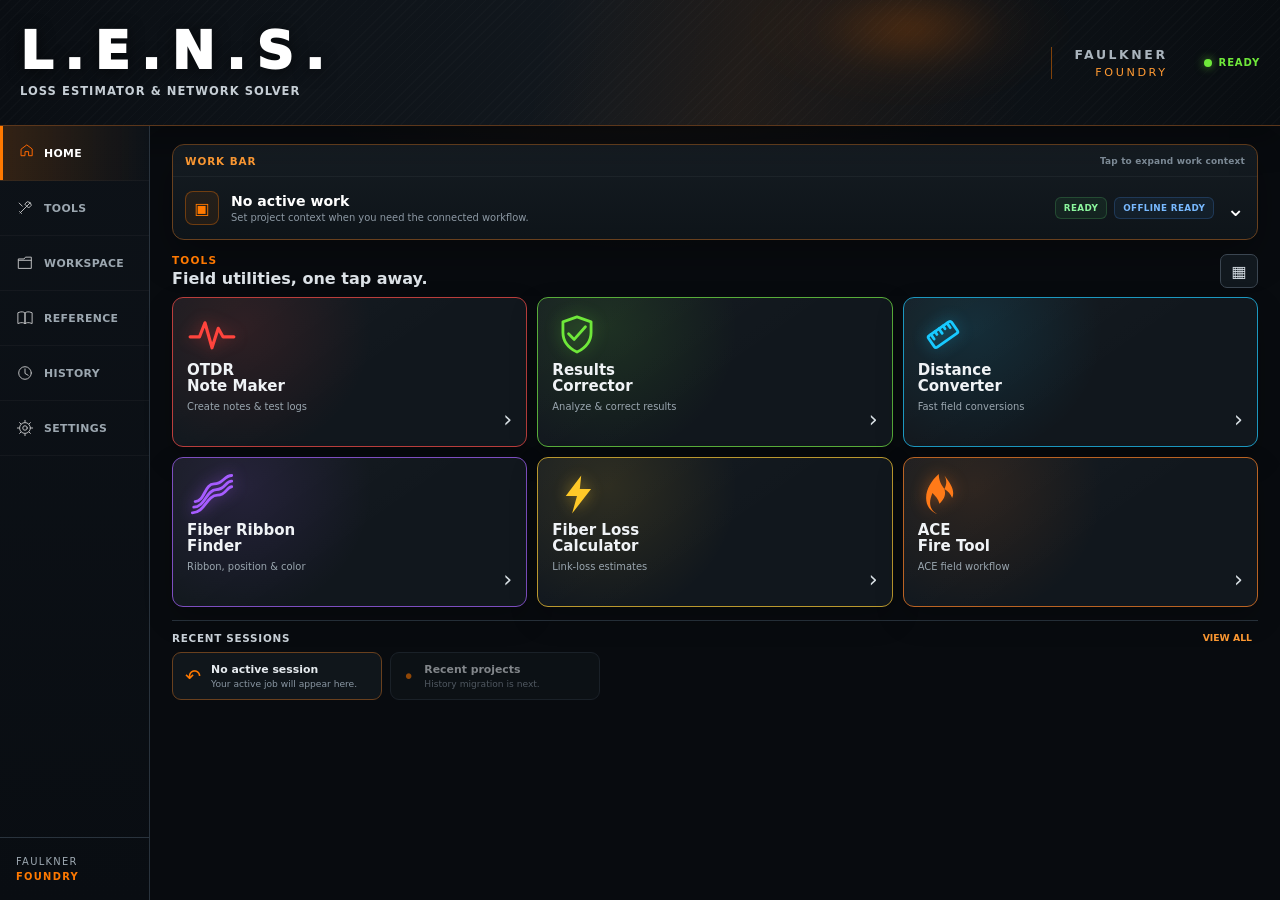
==== v5/index.html @ 5d2fd115 "Update 26" ====
<!doctype html>
<html lang="en">
<head>
  <meta charset="utf-8">
  <meta name="viewport" content="width=device-width,initial-scale=1,viewport-fit=cover">
  <meta name="theme-color" content="#080b0f">
  <title>L.E.N.S. v5 Preview — Loss Estimator & Network Solver</title>
  <link rel="icon" href="../favicon.ico">
  <link rel="stylesheet" href="lens-v5.css">
</head>
<body>
  <div class="app-shell">
    <header class="brand-banner">
      <div class="banner-glow" aria-hidden="true"></div>
      <div class="brand-copy">
        <div class="brand-name">L.E.N.S.</div>
        <div class="brand-expansion">LOSS ESTIMATOR &amp; NETWORK SOLVER</div>
      </div>
      <div class="banner-foundry">
        <strong>FAULKNER</strong><span>FOUNDRY</span>
      </div>
      <div class="session-indicator"><span></span><b id="sessionStatus">READY</b></div>
    </header>

    <div class="desktop-shell">
      <aside class="side-rail" aria-label="Primary navigation">
        <button class="rail-item is-active" type="button" data-view="home" aria-current="page"><img src="../assets/icons/home.svg" alt=""><span>HOME</span></button>
        <button class="rail-item" type="button" data-view="tools"><img src="../assets/icons/tools.svg" alt=""><span>TOOLS</span></button>
        <button class="rail-item" type="button" data-view="workspace"><img src="../assets/icons/workspace.svg" alt=""><span>WORKSPACE</span></button>
        <button class="rail-item" type="button" data-view="reference"><img src="../assets/icons/reference.svg" alt=""><span>REFERENCE</span></button>
        <button class="rail-item" type="button" data-view="history"><img src="../assets/icons/history.svg" alt=""><span>HISTORY</span></button>
        <button class="rail-item" type="button" data-view="settings"><img src="../assets/icons/settings.svg" alt=""><span>SETTINGS</span></button>
        <div class="rail-foundry"><span>FAULKNER</span><strong>FOUNDRY</strong></div>
      </aside>

      <main class="stage">
        <section class="view is-active" id="view-home" data-view-panel="home">
          <button class="workbar" id="workbarToggle" type="button" aria-expanded="false" aria-controls="workbenchDrawer">
            <div class="workbar-title"><span>WORK BAR</span><small id="workbarHint">Tap to expand work context</small></div>
            <div class="workbar-main">
              <span class="workbar-icon" aria-hidden="true">▣</span>
              <div class="workbar-project">
                <strong id="workbarProject">No active work</strong>
                <small id="workbarMeta">Set project context when you need the connected workflow.</small>
              </div>
              <div class="workbar-badges"><span class="badge active" id="workbarSessionBadge">READY</span><span class="badge offline">OFFLINE READY</span></div>
              <span class="chevron" aria-hidden="true">⌄</span>
            </div>
          </button>

          <section class="workbench-drawer" id="workbenchDrawer" hidden>
            <div class="drawer-head"><div><p class="eyebrow">WORKBENCH</p><h1 id="projectHeading">No active project</h1><p id="projectMeta">Set job context in Workspace when you want tools linked together.</p></div><button type="button" class="drawer-close" id="drawerClose">COLLAPSE ↑</button></div>
            <div class="drawer-grid">
              <article class="drawer-card context-card">
                <h2>CURRENT CONTEXT</h2>
                <dl class="context-list">
                  <div><dt>Project</dt><dd id="ctxProject">—</dd></div>
                  <div><dt>Cable</dt><dd id="ctxCable">—</dd></div>
                  <div><dt>Span</dt><dd id="ctxSpan">—</dd></div>
                  <div><dt>Fiber</dt><dd id="ctxFiber">—</dd></div>
                  <div><dt>Structure</dt><dd id="ctxStructure">—</dd></div>
                </dl>
              </article>
              <article class="drawer-card drawer-actions">
                <h2>QUICK HANDOFF</h2>
                <button type="button" id="sendWaldoBtn"><span>◈</span><div><strong>Send to Waldo</strong><small>Use current project context</small></div><b>›</b></button>
                <button type="button" data-view-jump="workspace"><span>✎</span><div><strong>Edit Work Context</strong><small>Project, cable, span, fiber, structure</small></div><b>›</b></button>
              </article>
            </div>
          </section>

          <section class="tools-hero" aria-labelledby="toolsHeading">
            <div class="section-bar"><div><p class="eyebrow">TOOLS</p><h1 id="toolsHeading">Field utilities, one tap away.</h1></div><button class="icon-button" type="button" data-view-jump="tools" aria-label="View all tools">▦</button></div>
            <div class="tool-grid quick-grid">
              <button class="tool-card tool-otdr" type="button" data-tool-action="otdr">
                <span class="tool-icon" aria-hidden="true"><svg viewBox="0 0 64 48"><path d="M4 27h12l7-18 9 32 8-25 6 11h14"/></svg></span><span class="tool-copy"><strong>OTDR<br>Note Maker</strong><small>Create notes & test logs</small></span><span class="tool-arrow">›</span>
              </button>
              <button class="tool-card tool-results" type="button" data-tool-action="results">
                <span class="tool-icon" aria-hidden="true"><svg viewBox="0 0 64 64"><path d="M32 7l20 7v15c0 13-8 22-20 28-12-6-20-15-20-28V14z"/><path d="M20 31l8 8 16-18"/></svg></span><span class="tool-copy"><strong>Results<br>Corrector</strong><small>Analyze & correct results</small></span><span class="tool-arrow">›</span>
              </button>
              <button class="tool-card tool-distance" type="button" data-tool-action="distance">
                <span class="tool-icon" aria-hidden="true"><svg viewBox="0 0 64 64"><g transform="rotate(-35 32 32)"><rect x="12" y="22" width="40" height="20" rx="3"/><path d="M18 22v8m7-8v5m7-5v8m7-8v5m7-5v8"/></g></svg></span><span class="tool-copy"><strong>Distance<br>Converter</strong><small>Fast field conversions</small></span><span class="tool-arrow">›</span>
              </button>
              <button class="tool-card tool-ribbon" type="button" data-tool-action="ribbon">
                <span class="tool-icon" aria-hidden="true"><svg viewBox="0 0 64 64"><path d="M8 42c14 0 13-25 27-25 13 0 14-12 25-12"/><path d="M6 50c16 0 18-25 32-25 13 0 13-12 22-12"/><path d="M4 58c18 0 20-25 36-25 12 0 13-12 20-12"/></svg></span><span class="tool-copy"><strong>Fiber Ribbon<br>Finder</strong><small>Ribbon, position & color</small></span><span class="tool-arrow">›</span>
              </button>
              <button class="tool-card tool-loss" type="button" data-tool-action="loss">
                <span class="tool-icon fill-icon" aria-hidden="true"><svg viewBox="0 0 64 64"><path d="M38 5L16 34h16l-7 25 27-35H36z"/></svg></span><span class="tool-copy"><strong>Fiber Loss<br>Calculator</strong><small>Link-loss estimates</small></span><span class="tool-arrow">›</span>
              </button>
              <button class="tool-card tool-fire" type="button" data-tool-action="fire">
                <span class="tool-icon fill-icon" aria-hidden="true"><svg viewBox="0 0 64 64"><path d="M34 5c11 14 15 23 11 32-2-6-6-10-11-13 3 10-2 16-7 21-2-7-6-11-10-15-6 14-4 24 7 30-10-4-16-12-16-23 0-13 8-25 18-34 0 10 4 16 8 21 3-6 4-12 0-19z"/></svg></span><span class="tool-copy"><strong>ACE<br>Fire Tool</strong><small>ACE field workflow</small></span><span class="tool-arrow">›</span>
              </button>
            </div>
          </section>

          <section class="recent-strip" aria-labelledby="recentHeading">
            <div class="recent-head"><h2 id="recentHeading">RECENT SESSIONS</h2><button type="button" data-view-jump="history">VIEW ALL</button></div>
            <div class="recent-scroller" id="recentSessions">
              <button class="recent-card current" type="button" id="currentSessionCard"><span class="recent-icon">↶</span><span><strong id="recentProject">No active session</strong><small id="recentMeta">Your active job will appear here.</small></span></button>
              <button class="recent-card demo" type="button" disabled><span class="recent-icon">•</span><span><strong>Recent projects</strong><small>History migration is next.</small></span></button>
            </div>
          </section>
        </section>

        <section class="view" id="view-tools" data-view-panel="tools">
          <div class="page-heading"><p class="eyebrow">TOOL BELT</p><h1>All Field Utilities</h1><p>Same six Foundry tools, preserved as distinct utilities.</p></div>
          <div class="tool-grid full-grid"></div>
        </section>

        <section class="view" id="view-workspace" data-view-panel="workspace">
          <div class="page-heading"><p class="eyebrow">WORKSPACE</p><h1>Active Job Context</h1><p>Optional when you need L.E.N.S. working as one connected job session.</p></div>
          <article class="workspace-panel">
            <div class="workspace-form">
              <label>Project Code<input id="wsProject" autocomplete="off" placeholder="e.g. A05-4172"></label>
              <label>Cable ID<input id="wsCable" autocomplete="off" placeholder="e.g. FR08"></label>
              <label>Span<input id="wsSpan" autocomplete="off" placeholder="e.g. 124–126"></label>
              <label>Fiber<input id="wsFiber" autocomplete="off" placeholder="e.g. 125"></label>
              <label>Structure<input id="wsStructure" autocomplete="off" placeholder="e.g. PFP-4 / T14"></label>
            </div>
            <div class="form-actions"><button class="primary-button" id="saveWorkspaceBtn" type="button">Save Work Context</button><button class="secondary-button" id="clearWorkspaceBtn" type="button">Clear</button></div>
          </article>
        </section>

        <section class="view" id="view-reference" data-view-panel="reference"><div class="page-heading"><p class="eyebrow">REFERENCE</p><h1>Fiber Reference</h1><p>Current v4 reference material remains intact while the shell migrates.</p></div><article class="workspace-panel"><div class="fiber-strip" id="fiberStrip"></div></article></section>
        <section class="view" id="view-history" data-view-panel="history"><div class="page-heading"><p class="eyebrow">HISTORY</p><h1>Session History</h1><p>Existing v4 history will surface here during the next migration pass.</p></div><article class="workspace-panel empty-panel">No v5-native session history yet. Current v4 history remains untouched.</article></section>
        <section class="view" id="view-settings" data-view-panel="settings"><div class="page-heading"><p class="eyebrow">SETTINGS</p><h1>Field Preferences</h1><p>Current settings are preserved until their v5 migration is complete.</p></div><article class="workspace-panel status-list"><div><span>Theme</span><strong>DARK / INDUSTRIAL</strong></div><div><span>Tools</span><strong>FIRST</strong></div><div><span>Workbench</span><strong>ON DEMAND</strong></div><div><span>v4 Data</span><strong>PRESERVED</strong></div></article></section>
      </main>
    </div>

    <nav class="mobile-nav" aria-label="Mobile navigation">
      <button class="is-active" type="button" data-view="home"><img src="../assets/icons/home.svg" alt=""><span>Home</span></button>
      <button type="button" data-view="tools"><img src="../assets/icons/tools.svg" alt=""><span>Tools</span></button>
      <button type="button" data-view="workspace"><img src="../assets/icons/workspace.svg" alt=""><span>Workspace</span></button>
      <button type="button" data-view="history"><img src="../assets/icons/history.svg" alt=""><span>History</span></button>
      <button type="button" data-view="settings"><img src="../assets/icons/settings.svg" alt=""><span>More</span></button>
    </nav>
  </div>

  <div class="toast" id="toast" role="status" aria-live="polite"></div>
  <script src="lens-v5.js"></script>
</body>
</html>
---- v5/lens-v5.css ----
:root{--bg:#080b0f;--bg2:#0c1117;--panel:#10161c;--panel2:#151c23;--line:#29333d;--line2:#3b4651;--text:#edf2f6;--muted:#8996a2;--ember:#ff7900;--ember2:#ff9a33;--green:#6fe83a;--otdr:#ff443d;--results:#6fe83a;--distance:#18c9ff;--ribbon:#a65cff;--loss:#ffc928;--fire:#ff7a18;--shadow:0 16px 38px rgba(0,0,0,.3);--radius:12px}*{box-sizing:border-box}html{background:var(--bg);color-scheme:dark}body{margin:0;min-height:100vh;background:radial-gradient(circle at 50% -20%,rgba(255,121,0,.08),transparent 35%),var(--bg);color:var(--text);font-family:Inter,"Segoe UI",system-ui,-apple-system,BlinkMacSystemFont,sans-serif}button,input{font:inherit}button{touch-action:manipulation;-webkit-tap-highlight-color:transparent}button:focus-visible,input:focus-visible{outline:2px solid var(--ember2);outline-offset:2px}.app-shell{min-height:100vh}.brand-banner{position:relative;min-height:126px;display:flex;align-items:center;gap:18px;padding:22px max(20px,calc((100vw - 1500px)/2 + 20px));border-bottom:1px solid #5c371b;background:linear-gradient(90deg,#0a0e13 0%,#12181e 48%,#090d11 100%);overflow:hidden;box-shadow:0 10px 34px rgba(0,0,0,.32)}.brand-banner:before{content:"";position:absolute;inset:0;background:linear-gradient(100deg,transparent 0 42%,rgba(255,112,0,.07) 58%,transparent 80%),repeating-linear-gradient(135deg,rgba(255,255,255,.014) 0 1px,transparent 1px 7px);pointer-events:none}.banner-glow{position:absolute;width:330px;height:150px;right:16%;top:-46px;background:radial-gradient(ellipse,rgba(255,112,0,.3),rgba(255,112,0,.05) 40%,transparent 72%);filter:blur(10px);opacity:.75}.brand-copy,.banner-foundry,.session-indicator{position:relative;z-index:1}.brand-copy{min-width:300px}.brand-name{font-size:clamp(2rem,4vw,3.25rem);line-height:.95;font-weight:950;letter-spacing:.22em;color:#fff;text-shadow:0 2px 16px rgba(0,0,0,.65)}.brand-expansion{margin-top:9px;font-size:.72rem;font-weight:800;letter-spacing:.09em;color:#c6ced5}.banner-foundry{margin-left:auto;padding-left:22px;border-left:1px solid rgba(255,121,0,.48);text-align:right;letter-spacing:.16em;color:#aab4bd}.banner-foundry strong,.banner-foundry span{display:block}.banner-foundry strong{font-size:.78rem}.banner-foundry span{font-size:.7rem;color:var(--ember2);margin-top:4px}.session-indicator{display:flex;align-items:center;gap:7px;margin-left:18px;font-size:.63rem;color:#9eadb8}.session-indicator span{width:8px;height:8px;border-radius:50%;background:var(--green);box-shadow:0 0 10px rgba(111,232,58,.65)}.session-indicator b{color:var(--green);letter-spacing:.08em}.desktop-shell{display:grid;grid-template-columns:150px minmax(0,1fr);min-height:calc(100vh - 126px)}.side-rail{position:sticky;top:0;align-self:start;height:calc(100vh - 126px);display:flex;flex-direction:column;background:linear-gradient(180deg,#0d1218,#090d12);border-right:1px solid var(--line)}.rail-item{position:relative;display:flex;align-items:center;gap:10px;min-height:55px;padding:0 16px;border:0;border-bottom:1px solid rgba(255,255,255,.035);background:transparent;color:#9ca7b0;font-size:.68rem;font-weight:850;letter-spacing:.035em;text-align:left;cursor:pointer}.rail-item img{width:18px;height:18px;filter:grayscale(1) brightness(1.65);opacity:.72}.rail-item:before{content:"";position:absolute;left:0;top:0;bottom:0;width:3px;background:transparent}.rail-item:hover{background:#121922;color:#fff}.rail-item.is-active{background:linear-gradient(90deg,rgba(255,121,0,.16),transparent);color:#fff}.rail-item.is-active:before{background:var(--ember)}.rail-item.is-active img{filter:brightness(0) saturate(100%) invert(51%) sepia(99%) saturate(3575%) hue-rotate(359deg) brightness(104%) contrast(104%);opacity:1}.rail-foundry{margin-top:auto;padding:18px 16px;border-top:1px solid var(--line);font-size:.62rem;letter-spacing:.13em;color:#9da8b1}.rail-foundry span,.rail-foundry strong{display:block}.rail-foundry strong{color:var(--ember);margin-top:4px}.stage{max-width:1370px;width:100%;margin:0 auto;padding:18px 22px 110px}.view{display:none}.view.is-active{display:block;animation:fade .16s ease-out}@keyframes fade{from{opacity:.35;transform:translateY(3px)}to{opacity:1;transform:none}}.workbar{width:100%;border:1px solid #68401e;border-radius:12px;background:linear-gradient(180deg,#151c22,#0e1419);color:var(--text);padding:0;text-align:left;cursor:pointer;box-shadow:var(--shadow);overflow:hidden}.workbar-title{min-height:32px;padding:7px 12px;display:flex;align-items:center;justify-content:space-between;border-bottom:1px solid rgba(255,255,255,.045);font-size:.65rem;letter-spacing:.09em;font-weight:900;color:var(--ember2)}.workbar-title small{font-size:.56rem;color:#7f8d99;font-weight:700;letter-spacing:.02em}.workbar-main{min-height:62px;display:grid;grid-template-columns:auto minmax(0,1fr) auto auto;align-items:center;gap:12px;padding:9px 12px}.workbar-icon{width:34px;height:34px;border-radius:8px;display:grid;place-items:center;color:var(--ember);border:1px solid rgba(255,121,0,.35);background:rgba(255,121,0,.08);font-weight:900}.workbar-project strong,.workbar-project small{display:block}.workbar-project strong{font-size:.88rem;color:#fff}.workbar-project small{font-size:.62rem;color:#8d99a4;margin-top:3px;white-space:nowrap;overflow:hidden;text-overflow:ellipsis}.workbar-badges{display:flex;gap:7px}.badge{border-radius:6px;padding:5px 8px;font-size:.55rem;font-weight:900;letter-spacing:.04em;border:1px solid var(--line2);white-space:nowrap}.badge.active{color:#8bf69d;background:rgba(83,196,104,.08);border-color:rgba(83,196,104,.24)}.badge.offline{color:#78b9ff;background:rgba(70,139,223,.08);border-color:rgba(70,139,223,.24)}.chevron{color:#fff;font-size:1.4rem;transition:transform .18s ease}.workbar[aria-expanded="true"] .chevron{transform:rotate(180deg)}.workbench-drawer{margin-top:7px;border:1px solid #603b1f;border-radius:12px;background:linear-gradient(180deg,#151c22,#0c1116);box-shadow:0 22px 46px rgba(0,0,0,.4);padding:14px}.workbench-drawer[hidden]{display:none}.drawer-head{display:flex;justify-content:space-between;align-items:flex-start;gap:18px;padding-bottom:11px;border-bottom:1px solid rgba(255,255,255,.055)}.drawer-head h1{font-size:1.2rem;margin:2px 0 4px}.drawer-head p{margin:0;color:var(--muted);font-size:.7rem}.eyebrow{margin:0;color:var(--ember);font-size:.66rem;font-weight:900;letter-spacing:.11em}.drawer-close{border:1px solid var(--line2);border-radius:7px;background:#151c22;color:#d7dde2;font-size:.58rem;font-weight:900;padding:8px 10px;cursor:pointer}.drawer-grid{display:grid;grid-template-columns:1.4fr .9fr;gap:10px;margin-top:10px}.drawer-card{border:1px solid var(--line);border-radius:9px;background:#10161b;padding:12px}.drawer-card h2{margin:0 0 9px;font-size:.62rem;letter-spacing:.08em;color:#b9c2c9}.context-list{margin:0;display:grid;grid-template-columns:repeat(3,1fr);gap:0}.context-list>div{padding:7px 9px;border-left:1px solid rgba(255,255,255,.05);border-top:1px solid rgba(255,255,255,.05)}.context-list>div:nth-child(-n+3){border-top:0}.context-list>div:nth-child(3n+1){border-left:0}.context-list dt{font-size:.57rem;color:var(--muted)}.context-list dd{margin:3px 0 0;font-size:.7rem;font-weight:800;color:#f1f4f6}.drawer-actions{display:flex;flex-direction:column}.drawer-actions button{min-height:54px;display:grid;grid-template-columns:auto 1fr auto;gap:10px;align-items:center;border:1px solid var(--line);border-radius:8px;background:#151c22;color:#eef2f5;padding:9px 10px;text-align:left;cursor:pointer}.drawer-actions button+button{margin-top:7px}.drawer-actions button>span{font-size:1.05rem;color:var(--ember)}.drawer-actions strong,.drawer-actions small{display:block}.drawer-actions strong{font-size:.68rem}.drawer-actions small{font-size:.56rem;color:var(--muted);margin-top:2px}.drawer-actions b{font-size:1.2rem;font-weight:400}.tools-hero{margin-top:14px}.section-bar{display:flex;align-items:end;justify-content:space-between;gap:12px;margin-bottom:9px}.section-bar h1{font-size:1rem;margin:3px 0 0;color:#dce2e7}.icon-button{width:38px;height:34px;border:1px solid var(--line2);border-radius:7px;background:#11181e;color:#d4dce2;cursor:pointer}.tool-grid{display:grid;gap:10px}.quick-grid{grid-template-columns:repeat(3,minmax(0,1fr))}.tool-card{--tool:#fff;position:relative;min-height:150px;display:grid;grid-template-columns:1fr auto;grid-template-rows:auto 1fr;gap:5px 8px;border:1px solid color-mix(in srgb,var(--tool) 68%,#26313b);border-radius:11px;background:linear-gradient(145deg,rgba(255,255,255,.025),transparent 55%),#11171d;color:#f0f3f6;padding:14px;text-align:left;cursor:pointer;overflow:hidden;box-shadow:0 12px 28px rgba(0,0,0,.22)}.tool-card:before{content:"";position:absolute;inset:0;background:radial-gradient(circle at 20% 20%,color-mix(in srgb,var(--tool) 11%,transparent),transparent 42%);pointer-events:none}.tool-card:hover,.tool-card:active{background:#151d24;box-shadow:0 0 0 1px color-mix(in srgb,var(--tool) 34%,transparent),0 15px 30px rgba(0,0,0,.28)}.tool-icon{position:relative;z-index:1;grid-column:1/-1;width:50px;height:45px;color:var(--tool);filter:drop-shadow(0 0 8px color-mix(in srgb,var(--tool) 45%,transparent))}.tool-icon svg{width:100%;height:100%;fill:none;stroke:currentColor;stroke-width:4;stroke-linecap:round;stroke-linejoin:round}.tool-icon.fill-icon svg{fill:currentColor;stroke:none}.tool-copy{position:relative;z-index:1}.tool-copy strong,.tool-copy small{display:block}.tool-copy strong{font-size:.94rem;line-height:1.08}.tool-copy small{margin-top:6px;color:#9aa6af;font-size:.62rem;line-height:1.3}.tool-arrow{position:relative;z-index:1;align-self:end;color:#d9e0e5;font-size:1.4rem}.tool-otdr{--tool:var(--otdr)}.tool-results{--tool:var(--results)}.tool-distance{--tool:var(--distance)}.tool-ribbon{--tool:var(--ribbon)}.tool-loss{--tool:var(--loss)}.tool-fire{--tool:var(--fire)}.recent-strip{margin-top:13px;border-top:1px solid var(--line);padding-top:10px}.recent-head{display:flex;align-items:center;justify-content:space-between;margin-bottom:8px}.recent-head h2{font-size:.65rem;letter-spacing:.07em;margin:0;color:#cbd3da}.recent-head button{border:0;background:transparent;color:var(--ember2);font-size:.58rem;font-weight:900;cursor:pointer}.recent-scroller{display:flex;gap:8px;overflow-x:auto;padding-bottom:3px;scrollbar-width:none}.recent-scroller::-webkit-scrollbar{display:none}.recent-card{min-width:210px;display:flex;gap:10px;align-items:center;border:1px solid var(--line);border-radius:9px;background:#10161b;color:#e6ebef;padding:10px 12px;text-align:left}.recent-card.current{border-color:#69401e}.recent-card:disabled{opacity:.55}.recent-icon{color:var(--ember);font-size:1.2rem}.recent-card strong,.recent-card small{display:block}.recent-card strong{font-size:.68rem}.recent-card small{font-size:.57rem;color:var(--muted);margin-top:3px}.page-heading{margin:4px 0 15px}.page-heading h1{font-size:1.7rem;margin:4px 0}.page-heading>p:last-child{color:var(--muted);font-size:.76rem;max-width:680px}.full-grid{grid-template-columns:repeat(3,minmax(0,1fr))}.workspace-panel{border:1px solid var(--line);border-radius:12px;background:linear-gradient(180deg,var(--panel2),var(--panel));padding:15px;box-shadow:var(--shadow)}.workspace-form{display:grid;grid-template-columns:repeat(2,minmax(0,1fr));gap:13px}.workspace-form label{font-size:.65rem;color:#c1c9cf;font-weight:800}.workspace-form input{width:100%;min-height:48px;margin-top:5px;border:1px solid #35424e;border-radius:8px;background:#0b1117;color:#fff;padding:10px 12px;font-size:.9rem}.form-actions{display:flex;gap:8px;margin-top:14px}.primary-button,.secondary-button{min-height:43px;border-radius:7px;padding:8px 13px;font-weight:900;font-size:.68rem;cursor:pointer}.primary-button{border:1px solid var(--ember2);background:var(--ember);color:#111}.secondary-button{border:1px solid var(--line2);background:#11181e;color:#d8dfe4}.fiber-strip{display:grid;grid-template-columns:repeat(12,minmax(54px,1fr));gap:6px}.fiber-color{min-height:70px;border-radius:7px;border:1px solid rgba(255,255,255,.12);display:flex;flex-direction:column;justify-content:flex-end;padding:7px;font-size:.56rem;font-weight:900;text-shadow:0 1px 2px #000}.fiber-color b{font-size:.7rem}.fiber-color.light{color:#111;text-shadow:none}.empty-panel{min-height:180px;display:grid;place-items:center;text-align:center;color:var(--muted)}.status-list>div{display:flex;justify-content:space-between;gap:14px;padding:11px 0;border-top:1px solid rgba(255,255,255,.05);font-size:.7rem}.status-list>div:first-child{border-top:0}.status-list span{color:var(--muted)}.status-list strong{color:var(--green)}.mobile-nav{display:none}.toast{position:fixed;left:50%;bottom:24px;z-index:100;transform:translate(-50%,14px);opacity:0;pointer-events:none;background:#161e25;border:1px solid #46535f;border-radius:8px;padding:9px 14px;color:#eef2f5;font-size:.7rem;box-shadow:0 16px 35px rgba(0,0,0,.38);transition:.18s ease}.toast.show{opacity:1;transform:translate(-50%,0)}@media(max-width:1000px){.quick-grid,.full-grid{grid-template-columns:repeat(2,minmax(0,1fr))}.drawer-grid{grid-template-columns:1fr}.context-list{grid-template-columns:repeat(5,1fr)}.context-list>div,.context-list>div:nth-child(-n+3){border-top:0}.context-list>div:nth-child(3n+1){border-left:1px solid rgba(255,255,255,.05)}.context-list>div:first-child{border-left:0}.fiber-strip{grid-template-columns:repeat(6,1fr)}}@media(max-width:760px){body{padding-bottom:72px}.brand-banner{min-height:92px;padding:14px 14px 12px;align-items:flex-start}.brand-copy{min-width:0}.brand-name{font-size:1.55rem;letter-spacing:.19em}.brand-expansion{font-size:.52rem;margin-top:6px;letter-spacing:.065em}.banner-foundry{display:none}.session-indicator{margin-left:auto;padding-top:4px}.session-indicator b{font-size:.56rem}.desktop-shell{display:block;min-height:auto}.side-rail{display:none}.stage{padding:10px 10px 20px;max-width:none}.workbar{border-radius:10px}.workbar-title{min-height:27px;padding:5px 9px}.workbar-title small{display:none}.workbar-main{min-height:55px;grid-template-columns:auto minmax(0,1fr) auto;padding:8px 9px;gap:9px}.workbar-icon{width:30px;height:30px}.workbar-project strong{font-size:.8rem}.workbar-project small{font-size:.54rem;max-width:54vw}.workbar-badges{display:none}.chevron{font-size:1.25rem}.workbench-drawer{padding:10px;margin-top:5px}.drawer-head{gap:10px}.drawer-head h1{font-size:1rem}.drawer-head p{font-size:.61rem}.drawer-close{font-size:.52rem;padding:6px 8px}.drawer-grid{grid-template-columns:1fr}.context-list{grid-template-columns:repeat(2,1fr)}.context-list>div,.context-list>div:nth-child(-n+3){border-top:1px solid rgba(255,255,255,.05)}.context-list>div:nth-child(odd){border-left:0}.context-list>div:nth-child(even){border-left:1px solid rgba(255,255,255,.05)}.context-list>div:nth-child(-n+2){border-top:0}.tools-hero{margin-top:9px}.section-bar{margin-bottom:6px}.section-bar h1{display:none}.section-bar .eyebrow{font-size:.67rem}.icon-button{width:34px;height:30px}.quick-grid,.full-grid{grid-template-columns:repeat(2,minmax(0,1fr));gap:7px}.tool-card{min-height:128px;border-radius:9px;padding:10px;grid-template-rows:auto 1fr}.tool-icon{width:42px;height:37px}.tool-copy strong{font-size:.86rem}.tool-copy small{font-size:.55rem;margin-top:4px}.tool-arrow{font-size:1.15rem}.recent-strip{margin-top:9px;padding-top:8px}.recent-card{min-width:190px;padding:8px 10px}.page-heading h1{font-size:1.35rem}.workspace-form{grid-template-columns:1fr}.fiber-strip{grid-template-columns:repeat(4,1fr)}.mobile-nav{position:fixed;z-index:60;left:0;right:0;bottom:0;display:grid;grid-template-columns:repeat(5,1fr);background:rgba(8,12,16,.96);backdrop-filter:blur(14px);border-top:1px solid var(--line);padding:5px 3px max(5px,env(safe-area-inset-bottom))}.mobile-nav button{min-height:54px;border:0;background:transparent;color:#89959f;display:flex;flex-direction:column;align-items:center;justify-content:center;gap:3px;font-size:.53rem;font-weight:800}.mobile-nav img{width:19px;height:19px;filter:grayscale(1) brightness(1.65);opacity:.72}.mobile-nav button.is-active{color:var(--ember)}.mobile-nav button.is-active img{filter:brightness(0) saturate(100%) invert(51%) sepia(99%) saturate(3575%) hue-rotate(359deg) brightness(104%) contrast(104%);opacity:1}.toast{bottom:78px;max-width:calc(100% - 24px);text-align:center}}@media(max-width:390px){.brand-banner{min-height:86px}.brand-name{font-size:1.4rem}.brand-expansion{font-size:.48rem}.session-indicator{display:none}.tool-card{min-height:120px;padding:9px}.tool-icon{width:38px;height:34px}.tool-copy strong{font-size:.8rem}.tool-copy small{font-size:.51rem}.recent-card{min-width:175px}}
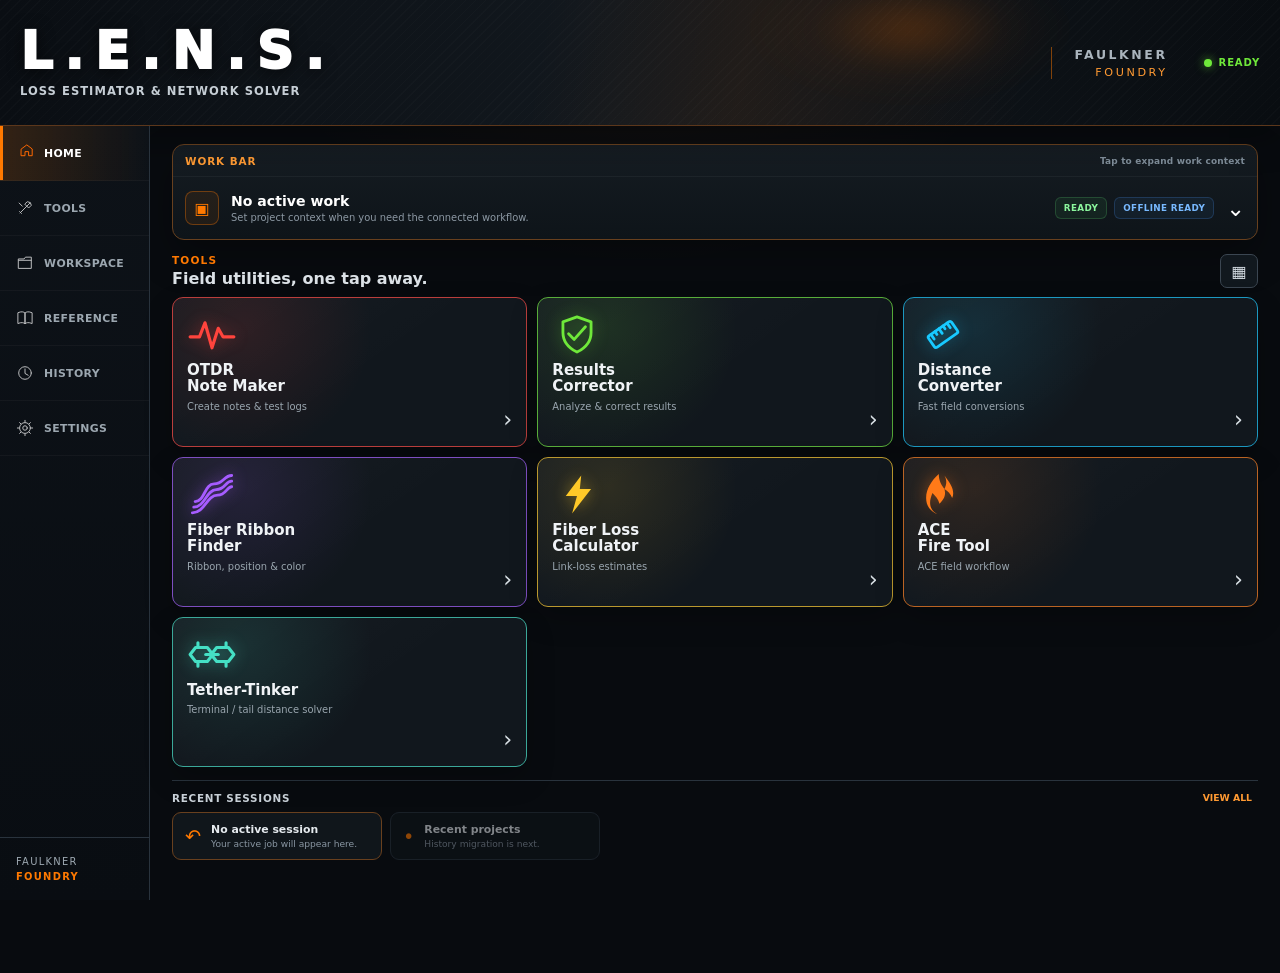
==== commit ad6cb579: "Update 28" ====
--- a/v5/index.html
+++ b/v5/index.html
@@ -7,6 +7,7 @@
   <title>L.E.N.S. v5 Preview — Loss Estimator & Network Solver</title>
   <link rel="icon" href="../favicon.ico">
   <link rel="stylesheet" href="lens-v5.css">
+  <link rel="stylesheet" href="lens-v5-runner.css">
 </head>
 <body>
   <div class="app-shell">
@@ -138,5 +139,7 @@
 
   <div class="toast" id="toast" role="status" aria-live="polite"></div>
   <script src="lens-v5.js"></script>
+  <script src="lens-v5-runner.js"></script>
+  <script src="tether-tinker-bridge.js"></script>
 </body>
 </html>
--- a/v5/lens-v5-runner.css
+++ b/v5/lens-v5-runner.css
@@ -0,0 +1,23 @@
+/* Update 27: production tool bridge. Keeps the approved v5 shell while the
+   current v4 tool implementations remain the single source of truth. */
+.tool-runner{display:none;min-height:calc(100vh - 170px)}
+.tool-runner.is-active{display:flex;flex-direction:column;animation:runnerIn .16s ease-out}
+@keyframes runnerIn{from{opacity:.35;transform:translateY(3px)}to{opacity:1;transform:none}}
+.tool-runner__bar{position:sticky;top:0;z-index:5;display:grid;grid-template-columns:auto minmax(0,1fr) auto;align-items:center;gap:10px;min-height:54px;padding:8px 10px;border:1px solid #3a4651;border-bottom-color:#6a401e;border-radius:10px 10px 0 0;background:linear-gradient(180deg,#161d24,#0d1318);box-shadow:0 8px 22px rgba(0,0,0,.25)}
+.tool-runner__back,.tool-runner__home{min-height:38px;border:1px solid #3a4651;border-radius:7px;background:#11181e;color:#dce3e8;padding:7px 10px;font-size:.62rem;font-weight:900;letter-spacing:.03em;cursor:pointer}
+.tool-runner__back{color:#ff9a33;border-color:#68401e}.tool-runner__back:active,.tool-runner__home:active{transform:translateY(1px)}
+.tool-runner__title{min-width:0}.tool-runner__title small,.tool-runner__title strong{display:block;white-space:nowrap;overflow:hidden;text-overflow:ellipsis}.tool-runner__title small{font-size:.52rem;letter-spacing:.1em;color:#86939d;font-weight:900}.tool-runner__title strong{margin-top:2px;font-size:.82rem;color:#fff}
+.tool-runner__frame-wrap{position:relative;flex:1;min-height:620px;border:1px solid #2a333c;border-top:0;border-radius:0 0 10px 10px;overflow:hidden;background:#0a0e13;box-shadow:0 18px 38px rgba(0,0,0,.32)}
+.tool-runner__frame{display:block;width:100%;height:100%;min-height:620px;border:0;background:#0a0e13}
+.tool-runner__loading{position:absolute;inset:0;display:grid;place-items:center;background:#0a0e13;color:#8f9ba5;font-size:.68rem;font-weight:800;letter-spacing:.06em;z-index:2}.tool-runner__loading[hidden]{display:none}
+.tool-runner__loading span:before{content:"";display:inline-block;width:8px;height:8px;margin-right:8px;border-radius:50%;background:#ff7900;box-shadow:0 0 10px rgba(255,121,0,.65);animation:pulse 1s ease-in-out infinite alternate}@keyframes pulse{to{opacity:.35;transform:scale(.78)}}
+body.v5-tool-open .recent-strip{display:none}
+@media(max-width:760px){
+  .tool-runner{min-height:calc(100dvh - 132px);margin:-4px -12px 0}
+  .tool-runner__bar{border-left:0;border-right:0;border-radius:0;grid-template-columns:auto minmax(0,1fr) auto;min-height:50px;padding:6px 8px}
+  .tool-runner__back,.tool-runner__home{min-height:38px;padding:6px 9px;font-size:.56rem}
+  .tool-runner__title small{font-size:.48rem}.tool-runner__title strong{font-size:.72rem}
+  .tool-runner__frame-wrap{min-height:calc(100dvh - 182px);border-left:0;border-right:0;border-bottom:0;border-radius:0}
+  .tool-runner__frame{min-height:calc(100dvh - 182px)}
+}
+@media(max-width:390px){.tool-runner__home{padding-inline:7px}.tool-runner__bar{gap:7px}}
